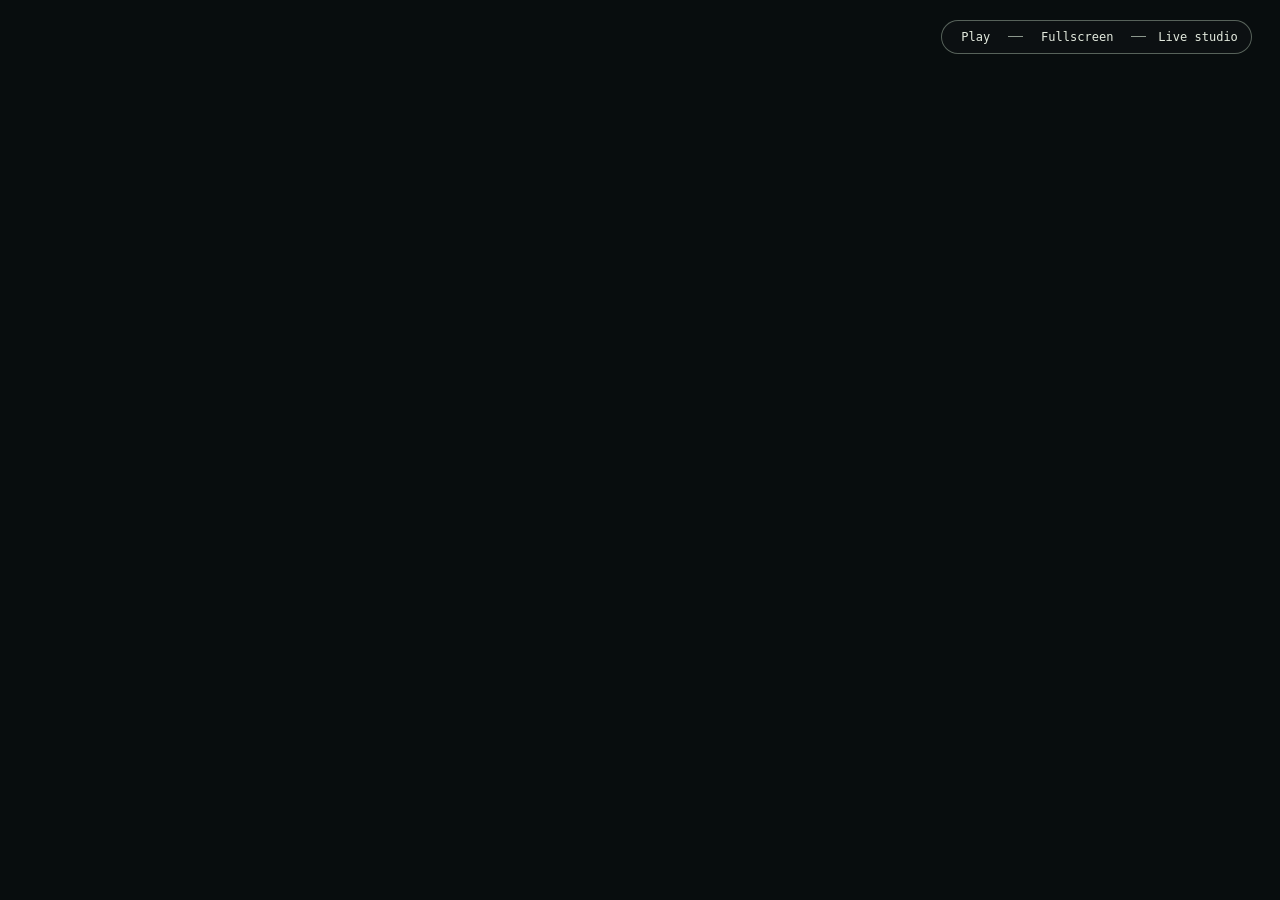
==== present.html @ eea20799 "Publish the Nightshift production workspace" ====
<!doctype html>
<html lang="en"><head><meta charset="utf-8"><meta name="viewport" content="width=device-width,initial-scale=1,viewport-fit=cover"><meta name="theme-color" content="#080d0e"><title>AICANFEEL — Nightshift presentation</title>
<style>
:root{color-scheme:dark}*{box-sizing:border-box}html,body{margin:0;height:100%;background:#080d0e;overflow:hidden}main{width:100%;height:100%;display:grid;place-items:center}video{display:block;width:min(100vw,177.77778vh);height:auto;aspect-ratio:16/9;object-fit:contain;background:#080d0e}nav{position:fixed;right:2.2vw;top:2.2vh;display:flex;align-items:center;gap:12px;background:#0d1214ee;color:#e4ebdf;border:1px solid #89998b99;padding:8px 13px;border-radius:30px;opacity:0;pointer-events:none;transition:opacity .16s;font:12px/1.2 monospace}nav.active,nav:focus-within{opacity:1;pointer-events:auto}nav a,button{color:inherit;border:0;background:transparent;font:inherit;text-decoration:none;cursor:pointer}nav i{width:15px;height:1px;background:#8c988d}button:focus-visible,a:focus-visible{outline:1px solid #cdd9b3;outline-offset:3px}
</style></head><body><main><video id="screen" src="./presentation/nightshift-1080p60.mp4?edition=contour-field" poster="./presentation/opening.webp?edition=contour-field" muted playsinline loop preload="auto" aria-label="AICANFEEL Nightshift six-performer studio with contour scans and a particle field"></video></main>
<nav aria-label="Presentation controls"><button id="play" type="button">Pause</button><i></i><button id="full" type="button">Fullscreen</button><i></i><a href="./">Live studio</a></nav>
<script>
const screen=document.getElementById('screen'),menu=document.querySelector('nav'),play=document.getElementById('play');
let hideTimer;function show(){clearTimeout(hideTimer);menu.classList.add('active');hideTimer=setTimeout(()=>menu.classList.remove('active'),1700)}
function toggle(){if(screen.paused)screen.play().catch(show);else screen.pause();show()}
async function full(){if(document.fullscreenElement)await document.exitFullscreen();else if(document.documentElement.requestFullscreen)await document.documentElement.requestFullscreen();else if(screen.webkitEnterFullscreen)screen.webkitEnterFullscreen()}
play.onclick=toggle;document.getElementById('full').onclick=()=>full().catch(show);screen.onpause=()=>play.textContent='Play';screen.onplay=()=>play.textContent='Pause';screen.onerror=()=>{show();clearTimeout(hideTimer)};
document.addEventListener('pointermove',show,{passive:true});document.addEventListener('pointerdown',show,{passive:true});document.addEventListener('keydown',e=>{if(e.repeat||e.altKey||e.ctrlKey||e.metaKey)return;if(e.code==='Space'&&e.target===document.body){e.preventDefault();toggle()}if(e.key.toLowerCase()==='f')full().catch(show)});
const quiet=matchMedia('(prefers-reduced-motion: reduce)');
quiet.addEventListener('change',()=>{if(quiet.matches)screen.pause()});
if(quiet.matches)play.textContent='Play';
else screen.play().catch(()=>{show();clearTimeout(hideTimer);play.textContent='Play'});</script></body></html>
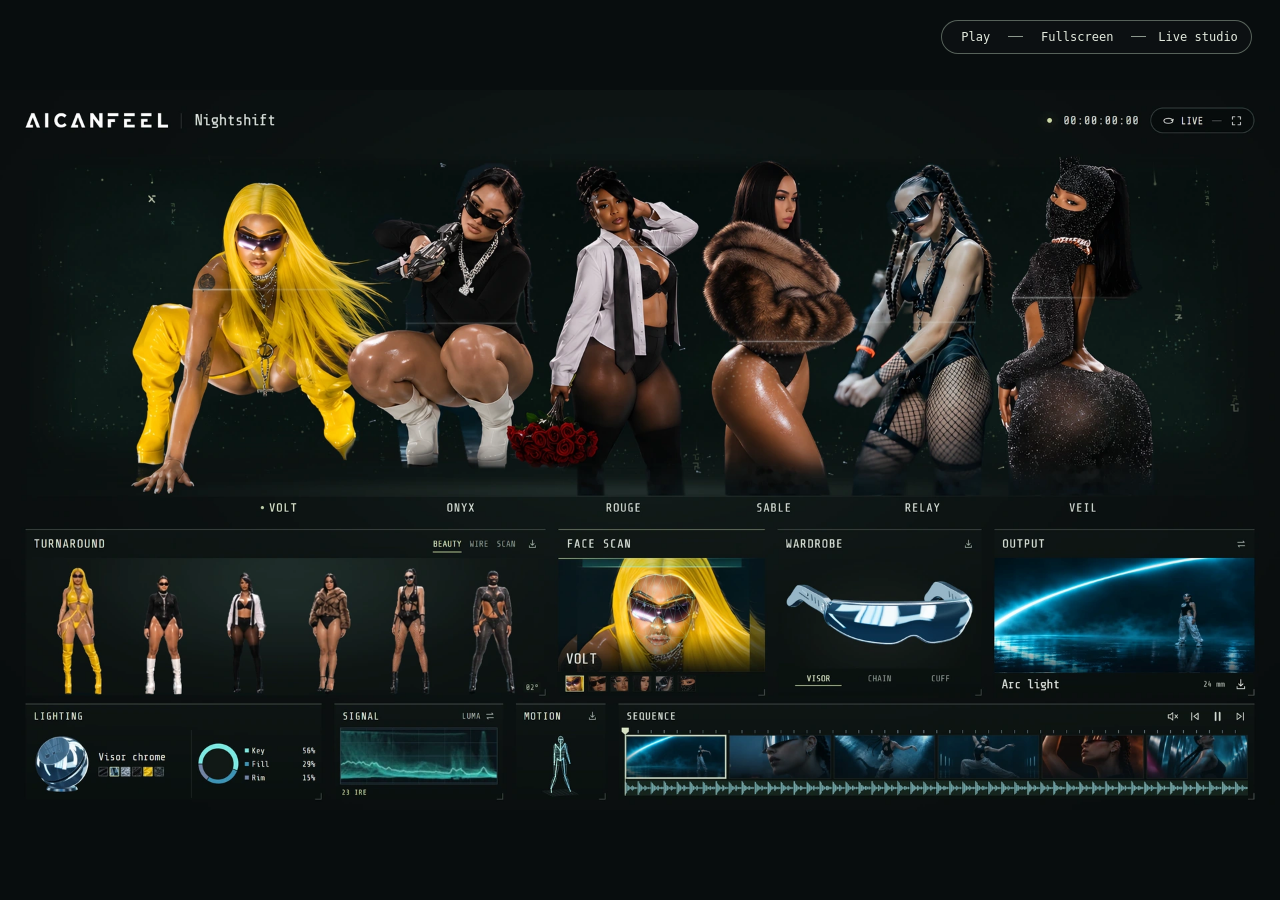
==== commit 3d795e06: "Publish the matching 60 fps studio presentation" ====
--- a/present.html
+++ b/present.html
@@ -2,16 +2,124 @@
 <html lang="en"><head><meta charset="utf-8"><meta name="viewport" content="width=device-width,initial-scale=1,viewport-fit=cover"><meta name="theme-color" content="#080d0e"><title>AICANFEEL — Nightshift presentation</title>
 <style>
 :root{color-scheme:dark}*{box-sizing:border-box}html,body{margin:0;height:100%;background:#080d0e;overflow:hidden}main{width:100%;height:100%;display:grid;place-items:center}video{display:block;width:min(100vw,177.77778vh);height:auto;aspect-ratio:16/9;object-fit:contain;background:#080d0e}nav{position:fixed;right:2.2vw;top:2.2vh;display:flex;align-items:center;gap:12px;background:#0d1214ee;color:#e4ebdf;border:1px solid #89998b99;padding:8px 13px;border-radius:30px;opacity:0;pointer-events:none;transition:opacity .16s;font:12px/1.2 monospace}nav.active,nav:focus-within{opacity:1;pointer-events:auto}nav a,button{color:inherit;border:0;background:transparent;font:inherit;text-decoration:none;cursor:pointer}nav i{width:15px;height:1px;background:#8c988d}button:focus-visible,a:focus-visible{outline:1px solid #cdd9b3;outline-offset:3px}
-</style></head><body><main><video id="screen" src="./presentation/nightshift-1080p60.mp4?edition=contour-field" poster="./presentation/opening.webp?edition=contour-field" muted playsinline loop preload="auto" aria-label="AICANFEEL Nightshift six-performer studio with contour scans and a particle field"></video></main>
+</style></head><body><main><video id="screen" poster="./presentation/opening.webp?edition=contour-field-uhd" muted playsinline loop preload="auto" aria-label="AICANFEEL Nightshift six-performer studio with contour scans and a particle field"></video></main>
 <nav aria-label="Presentation controls"><button id="play" type="button">Pause</button><i></i><button id="full" type="button">Fullscreen</button><i></i><a href="./">Live studio</a></nav>
 <script>
-const screen=document.getElementById('screen'),menu=document.querySelector('nav'),play=document.getElementById('play');
-let hideTimer;function show(){clearTimeout(hideTimer);menu.classList.add('active');hideTimer=setTimeout(()=>menu.classList.remove('active'),1700)}
-function toggle(){if(screen.paused)screen.play().catch(show);else screen.pause();show()}
-async function full(){if(document.fullscreenElement)await document.exitFullscreen();else if(document.documentElement.requestFullscreen)await document.documentElement.requestFullscreen();else if(screen.webkitEnterFullscreen)screen.webkitEnterFullscreen()}
-play.onclick=toggle;document.getElementById('full').onclick=()=>full().catch(show);screen.onpause=()=>play.textContent='Play';screen.onplay=()=>play.textContent='Pause';screen.onerror=()=>{show();clearTimeout(hideTimer)};
-document.addEventListener('pointermove',show,{passive:true});document.addEventListener('pointerdown',show,{passive:true});document.addEventListener('keydown',e=>{if(e.repeat||e.altKey||e.ctrlKey||e.metaKey)return;if(e.code==='Space'&&e.target===document.body){e.preventDefault();toggle()}if(e.key.toLowerCase()==='f')full().catch(show)});
-const quiet=matchMedia('(prefers-reduced-motion: reduce)');
-quiet.addEventListener('change',()=>{if(quiet.matches)screen.pause()});
-if(quiet.matches)play.textContent='Play';
-else screen.play().catch(()=>{show();clearTimeout(hideTimer);play.textContent='Play'});</script></body></html>
+const movie = document.getElementById('screen');
+const menu = document.querySelector('nav');
+const play = document.getElementById('play');
+const quiet = matchMedia('(prefers-reduced-motion: reduce)');
+const sources = {
+  hd: './presentation/nightshift-1080p60.mp4?edition=contour-field-uhd',
+  uhd: './presentation/nightshift-2160p60.mp4?edition=contour-field-uhd',
+};
+let selected = '';
+let uhdFailed = false;
+let wantsPlayback = !quiet.matches;
+let generation = 0;
+let restoreTime = 0;
+let resizeTimer, hideTimer, loadTimer;
+
+function show() {
+  clearTimeout(hideTimer);
+  menu.classList.add('active');
+  hideTimer = setTimeout(() => menu.classList.remove('active'), 1700);
+}
+function showPlaybackControl() {
+  show();
+  clearTimeout(hideTimer);
+  play.textContent = 'Play';
+}
+function tryPlayback() {
+  if (!wantsPlayback) return;
+  const current = generation;
+  movie.play().catch(error => {
+    if (current !== generation || error.name === 'AbortError' || !wantsPlayback) return;
+    if (selected === 'uhd' && error.name === 'NotSupportedError') return fallback();
+    wantsPlayback = false;
+    showPlaybackControl();
+  });
+}
+function load(tier) {
+  if (selected === tier) return;
+  if (movie.readyState >= 1 && !movie.error) restoreTime = movie.currentTime;
+  generation++;
+  selected = tier;
+  clearTimeout(loadTimer);
+  movie.src = sources[tier];
+  movie.load();
+  if (tier === 'uhd') {
+    loadTimer = setTimeout(() => {
+      if (selected === 'uhd' && wantsPlayback && movie.readyState < 2) fallback();
+    }, 14000);
+  }
+  tryPlayback();
+}
+function fallback() {
+  if (selected !== 'uhd') return;
+  uhdFailed = true;
+  load('hd');
+}
+function choose() {
+  const width = Math.round(movie.getBoundingClientRect().width * (devicePixelRatio || 1));
+  const canDecode = movie.canPlayType('video/mp4; codecs="avc1.640034"');
+  load(width > 1920 && canDecode && !uhdFailed ? 'uhd' : 'hd');
+}
+function scheduleChoice() {
+  clearTimeout(resizeTimer);
+  resizeTimer = setTimeout(choose, 180);
+}
+function watchDensity() {
+  const query = matchMedia('(resolution: ' + devicePixelRatio + 'dppx)');
+  query.addEventListener('change', () => { watchDensity(); scheduleChoice(); }, {once:true});
+}
+movie.addEventListener('loadedmetadata', () => {
+  if (restoreTime && Number.isFinite(movie.duration)) {
+    movie.currentTime = Math.min(restoreTime, Math.max(0, movie.duration - 1/60));
+  }
+});
+movie.addEventListener('loadeddata', () => clearTimeout(loadTimer));
+movie.addEventListener('canplay', () => { if (wantsPlayback && movie.paused) tryPlayback(); });
+movie.addEventListener('timeupdate', () => {
+  if (movie.readyState >= 2 && !movie.seeking) restoreTime = movie.currentTime;
+});
+movie.addEventListener('error', () => {
+  if (!movie.error) return;
+  clearTimeout(loadTimer);
+  if (selected === 'uhd') fallback();
+  else { wantsPlayback = false; showPlaybackControl(); }
+});
+movie.addEventListener('play', () => play.textContent = 'Pause');
+movie.addEventListener('pause', () => play.textContent = 'Play');
+function toggle() {
+  wantsPlayback = movie.paused;
+  if (wantsPlayback) tryPlayback();
+  else movie.pause();
+  show();
+}
+async function full() {
+  if (document.fullscreenElement) await document.exitFullscreen();
+  else if (document.documentElement.requestFullscreen) await document.documentElement.requestFullscreen();
+  else if (movie.webkitEnterFullscreen) movie.webkitEnterFullscreen();
+}
+play.onclick = toggle;
+document.getElementById('full').onclick = () => full().catch(show);
+window.addEventListener('resize', scheduleChoice, {passive:true});
+document.addEventListener('fullscreenchange', scheduleChoice);
+document.addEventListener('pointermove', show, {passive:true});
+document.addEventListener('pointerdown', show, {passive:true});
+document.addEventListener('keydown', event => {
+  if (event.repeat || event.altKey || event.ctrlKey || event.metaKey) return;
+  if (event.code === 'Space' && event.target === document.body) {
+    event.preventDefault();
+    toggle();
+  }
+  if (event.key.toLowerCase() === 'f') full().catch(show);
+});
+quiet.addEventListener('change', () => {
+  if (quiet.matches) { wantsPlayback = false; movie.pause(); }
+});
+if (!wantsPlayback) play.textContent = 'Play';
+watchDensity();
+choose();
+</script></body></html>
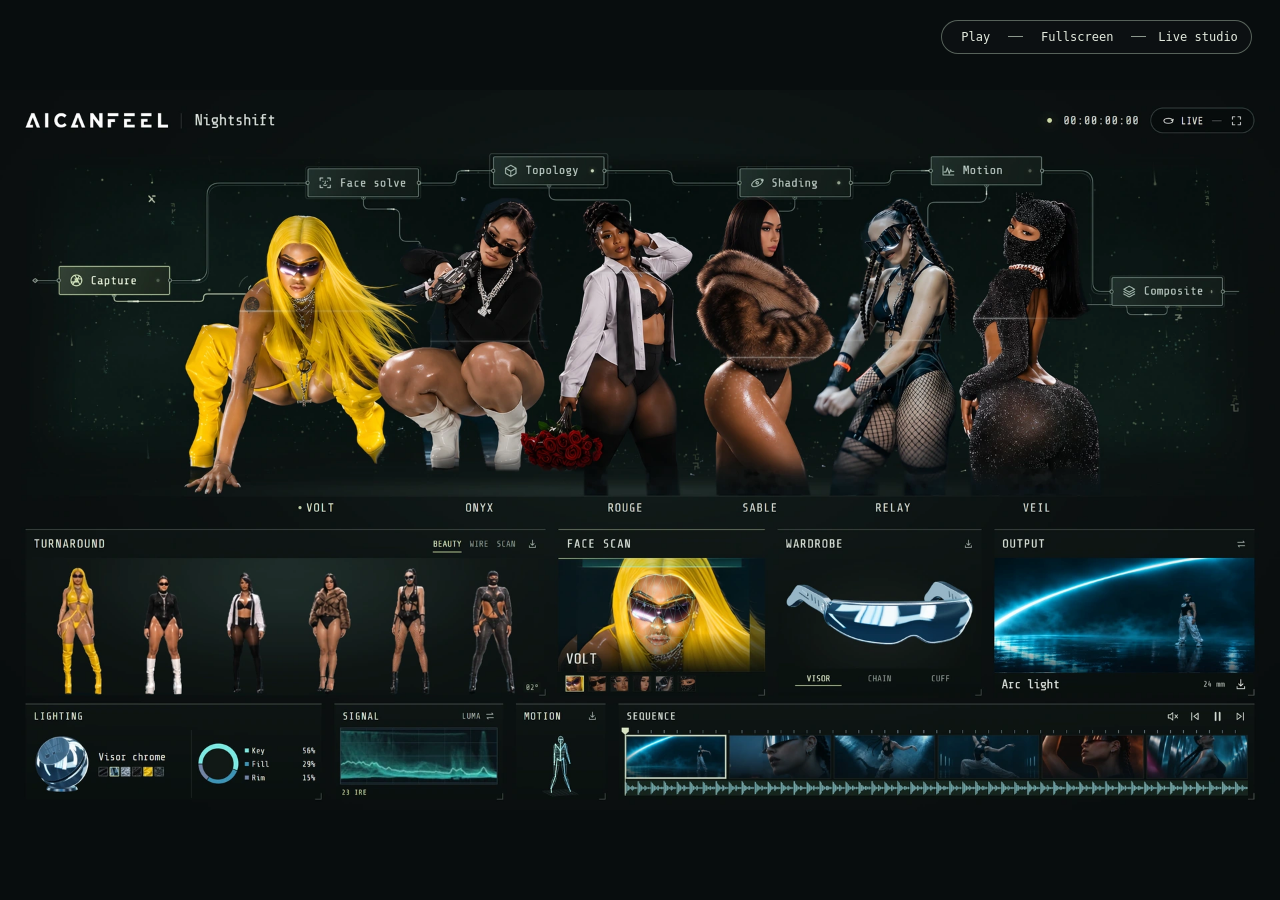
==== commit 140ba334: "Connect all six Nightshift performers to the animated production workflow" ====
--- a/present.html
+++ b/present.html
@@ -2,7 +2,7 @@
 <html lang="en"><head><meta charset="utf-8"><meta name="viewport" content="width=device-width,initial-scale=1,viewport-fit=cover"><meta name="theme-color" content="#080d0e"><title>AICANFEEL — Nightshift presentation</title>
 <style>
 :root{color-scheme:dark}*{box-sizing:border-box}html,body{margin:0;height:100%;background:#080d0e;overflow:hidden}main{width:100%;height:100%;display:grid;place-items:center}video{display:block;width:min(100vw,177.77778vh);height:auto;aspect-ratio:16/9;object-fit:contain;background:#080d0e}nav{position:fixed;right:2.2vw;top:2.2vh;display:flex;align-items:center;gap:12px;background:#0d1214ee;color:#e4ebdf;border:1px solid #89998b99;padding:8px 13px;border-radius:30px;opacity:0;pointer-events:none;transition:opacity .16s;font:12px/1.2 monospace}nav.active,nav:focus-within{opacity:1;pointer-events:auto}nav a,button{color:inherit;border:0;background:transparent;font:inherit;text-decoration:none;cursor:pointer}nav i{width:15px;height:1px;background:#8c988d}button:focus-visible,a:focus-visible{outline:1px solid #cdd9b3;outline-offset:3px}
-</style></head><body><main><video id="screen" poster="./presentation/opening.webp?edition=contour-field-uhd" muted playsinline loop preload="auto" aria-label="AICANFEEL Nightshift six-performer studio with contour scans and a particle field"></video></main>
+</style></head><body><main><video id="screen" poster="./presentation/opening.webp?edition=cast-workflow" muted playsinline loop preload="auto" aria-label="AICANFEEL Nightshift six-performer studio with its connected cast workflow"></video></main>
 <nav aria-label="Presentation controls"><button id="play" type="button">Pause</button><i></i><button id="full" type="button">Fullscreen</button><i></i><a href="./">Live studio</a></nav>
 <script>
 const movie = document.getElementById('screen');
@@ -10,8 +10,8 @@
 const play = document.getElementById('play');
 const quiet = matchMedia('(prefers-reduced-motion: reduce)');
 const sources = {
-  hd: './presentation/nightshift-1080p60.mp4?edition=contour-field-uhd',
-  uhd: './presentation/nightshift-2160p60.mp4?edition=contour-field-uhd',
+  hd: './presentation/nightshift-1080p60.mp4?edition=cast-workflow',
+  uhd: './presentation/nightshift-2160p60.mp4?edition=cast-workflow',
 };
 let selected = '';
 let uhdFailed = false;
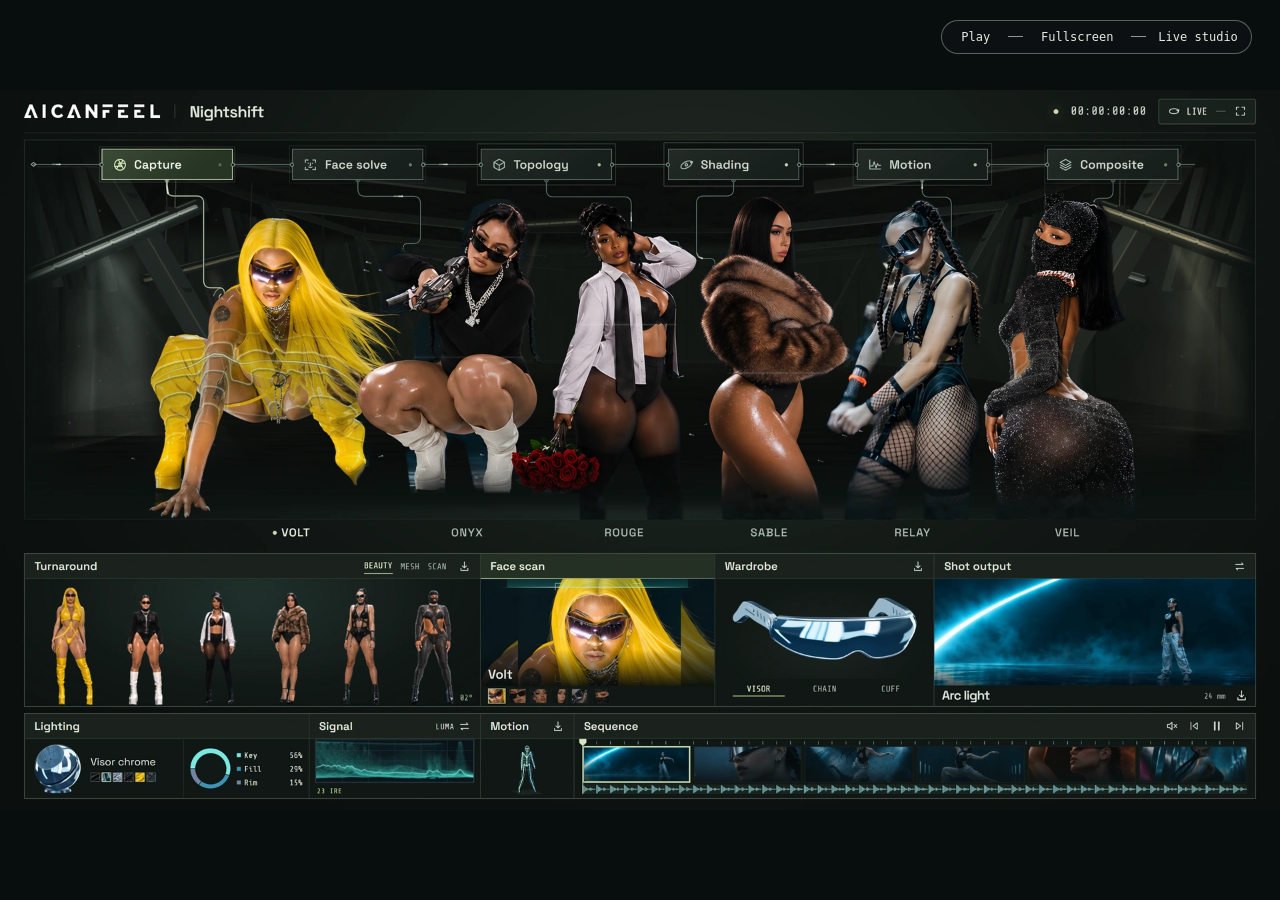
==== commit 754965b3: "Refine the Nightshift cast stage, production cue rail, and 60 fps presentations" ====
--- a/present.html
+++ b/present.html
@@ -2,7 +2,7 @@
 <html lang="en"><head><meta charset="utf-8"><meta name="viewport" content="width=device-width,initial-scale=1,viewport-fit=cover"><meta name="theme-color" content="#080d0e"><title>AICANFEEL — Nightshift presentation</title>
 <style>
 :root{color-scheme:dark}*{box-sizing:border-box}html,body{margin:0;height:100%;background:#080d0e;overflow:hidden}main{width:100%;height:100%;display:grid;place-items:center}video{display:block;width:min(100vw,177.77778vh);height:auto;aspect-ratio:16/9;object-fit:contain;background:#080d0e}nav{position:fixed;right:2.2vw;top:2.2vh;display:flex;align-items:center;gap:12px;background:#0d1214ee;color:#e4ebdf;border:1px solid #89998b99;padding:8px 13px;border-radius:30px;opacity:0;pointer-events:none;transition:opacity .16s;font:12px/1.2 monospace}nav.active,nav:focus-within{opacity:1;pointer-events:auto}nav a,button{color:inherit;border:0;background:transparent;font:inherit;text-decoration:none;cursor:pointer}nav i{width:15px;height:1px;background:#8c988d}button:focus-visible,a:focus-visible{outline:1px solid #cdd9b3;outline-offset:3px}
-</style></head><body><main><video id="screen" poster="./presentation/opening.webp?edition=cast-workflow" muted playsinline loop preload="auto" aria-label="AICANFEEL Nightshift six-performer studio with its connected cast workflow"></video></main>
+</style></head><body><main><video id="screen" poster="./presentation/nightshift-studio-opening.webp" muted playsinline loop preload="auto" aria-label="AICANFEEL Nightshift six-performer studio with its connected cast workflow"></video></main>
 <nav aria-label="Presentation controls"><button id="play" type="button">Pause</button><i></i><button id="full" type="button">Fullscreen</button><i></i><a href="./">Live studio</a></nav>
 <script>
 const movie = document.getElementById('screen');
@@ -10,8 +10,8 @@
 const play = document.getElementById('play');
 const quiet = matchMedia('(prefers-reduced-motion: reduce)');
 const sources = {
-  hd: './presentation/nightshift-1080p60.mp4?edition=cast-workflow',
-  uhd: './presentation/nightshift-2160p60.mp4?edition=cast-workflow',
+  hd: './presentation/nightshift-studio-1080p60.mp4',
+  uhd: './presentation/nightshift-studio-2160p60.mp4',
 };
 let selected = '';
 let uhdFailed = false;
@@ -19,6 +19,8 @@
 let generation = 0;
 let restoreTime = 0;
 let resizeTimer, hideTimer, loadTimer;
+let lastPlayback;
+let slowWindows = 0;
 
 function show() {
   clearTimeout(hideTimer);
@@ -45,6 +47,8 @@
   if (movie.readyState >= 1 && !movie.error) restoreTime = movie.currentTime;
   generation++;
   selected = tier;
+  slowWindows = 0;
+  lastPlayback = undefined;
   clearTimeout(loadTimer);
   movie.src = sources[tier];
   movie.load();
@@ -89,6 +93,31 @@
   if (selected === 'uhd') fallback();
   else { wantsPlayback = false; showPlaybackControl(); }
 });
+// Prefer continuous playback during a call. A stalled UHD decoder can report
+// ready media without advancing, so measure real motion before switching tiers.
+const monitor = setInterval(() => {
+  if (selected !== 'uhd' || document.hidden || !wantsPlayback || movie.seeking ||
+      !Number.isFinite(movie.duration) || movie.duration <= 0) {
+    lastPlayback = undefined;
+    slowWindows = 0;
+    return;
+  }
+  const now = performance.now();
+  const media = movie.currentTime;
+  if (lastPlayback) {
+    const seconds = (now - lastPlayback.wall) / 1000;
+    if (seconds > 4) slowWindows = 0;
+    else {
+      const advanced = (media - lastPlayback.media + movie.duration) % movie.duration;
+      slowWindows = advanced < 0.78 * seconds ? slowWindows + 1 : 0;
+      if (slowWindows >= 2) { fallback(); return; }
+    }
+  }
+  lastPlayback = { wall: now, media };
+}, 2400);
+window.addEventListener('pagehide', event => {
+  if (!event.persisted) clearInterval(monitor);
+});
 movie.addEventListener('play', () => play.textContent = 'Pause');
 movie.addEventListener('pause', () => play.textContent = 'Play');
 function toggle() {
